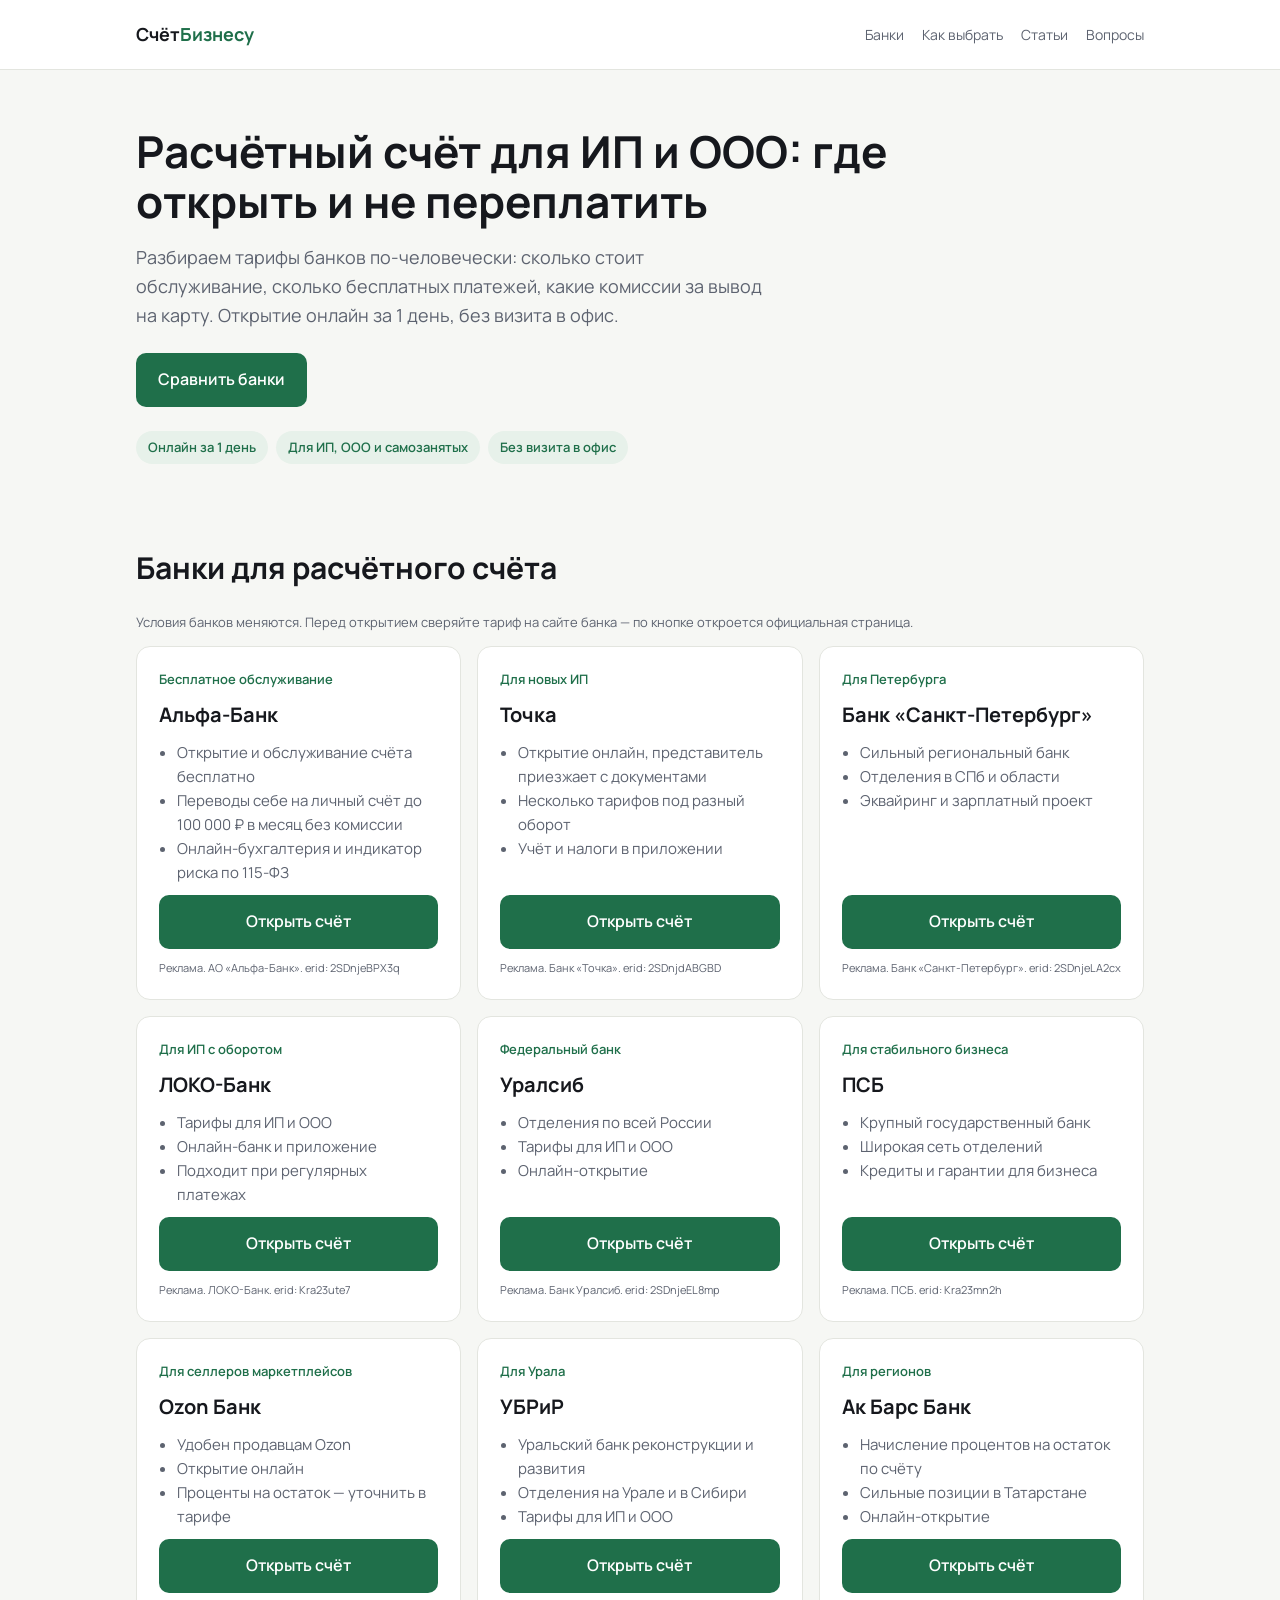
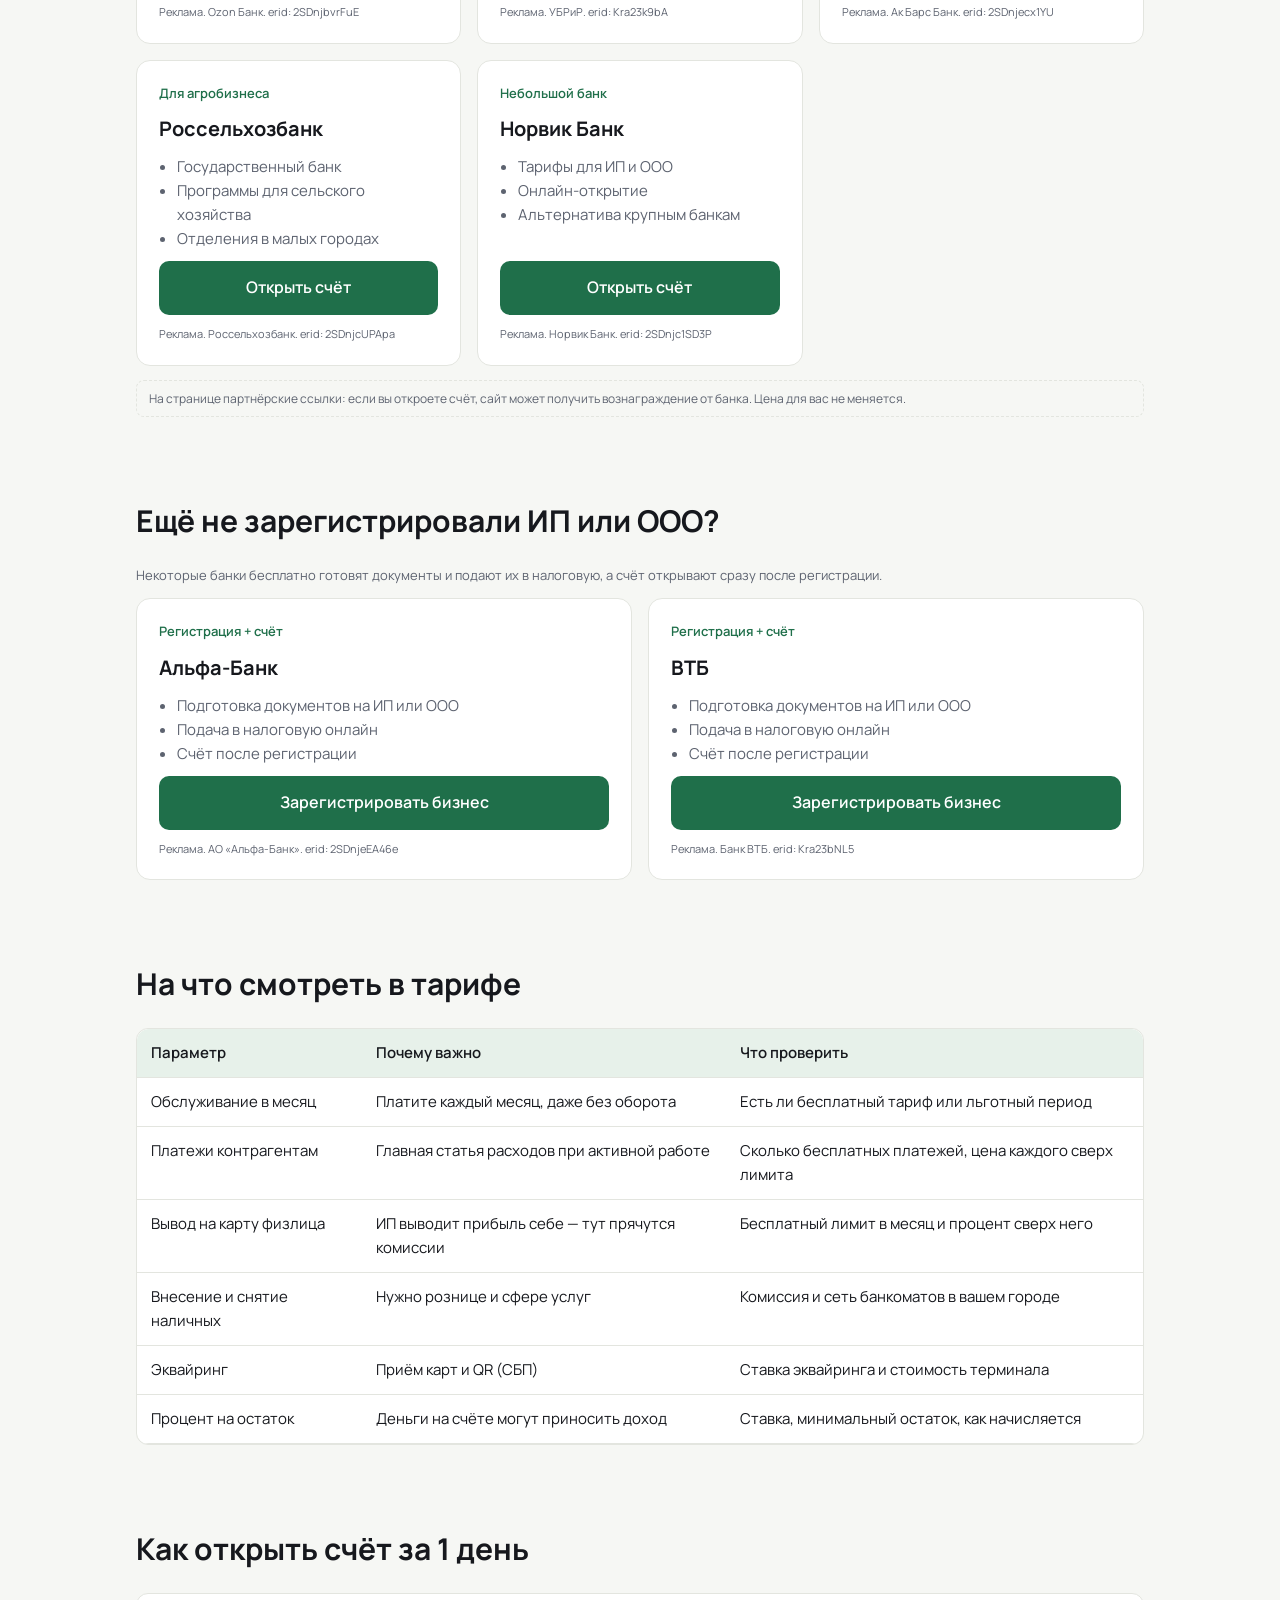
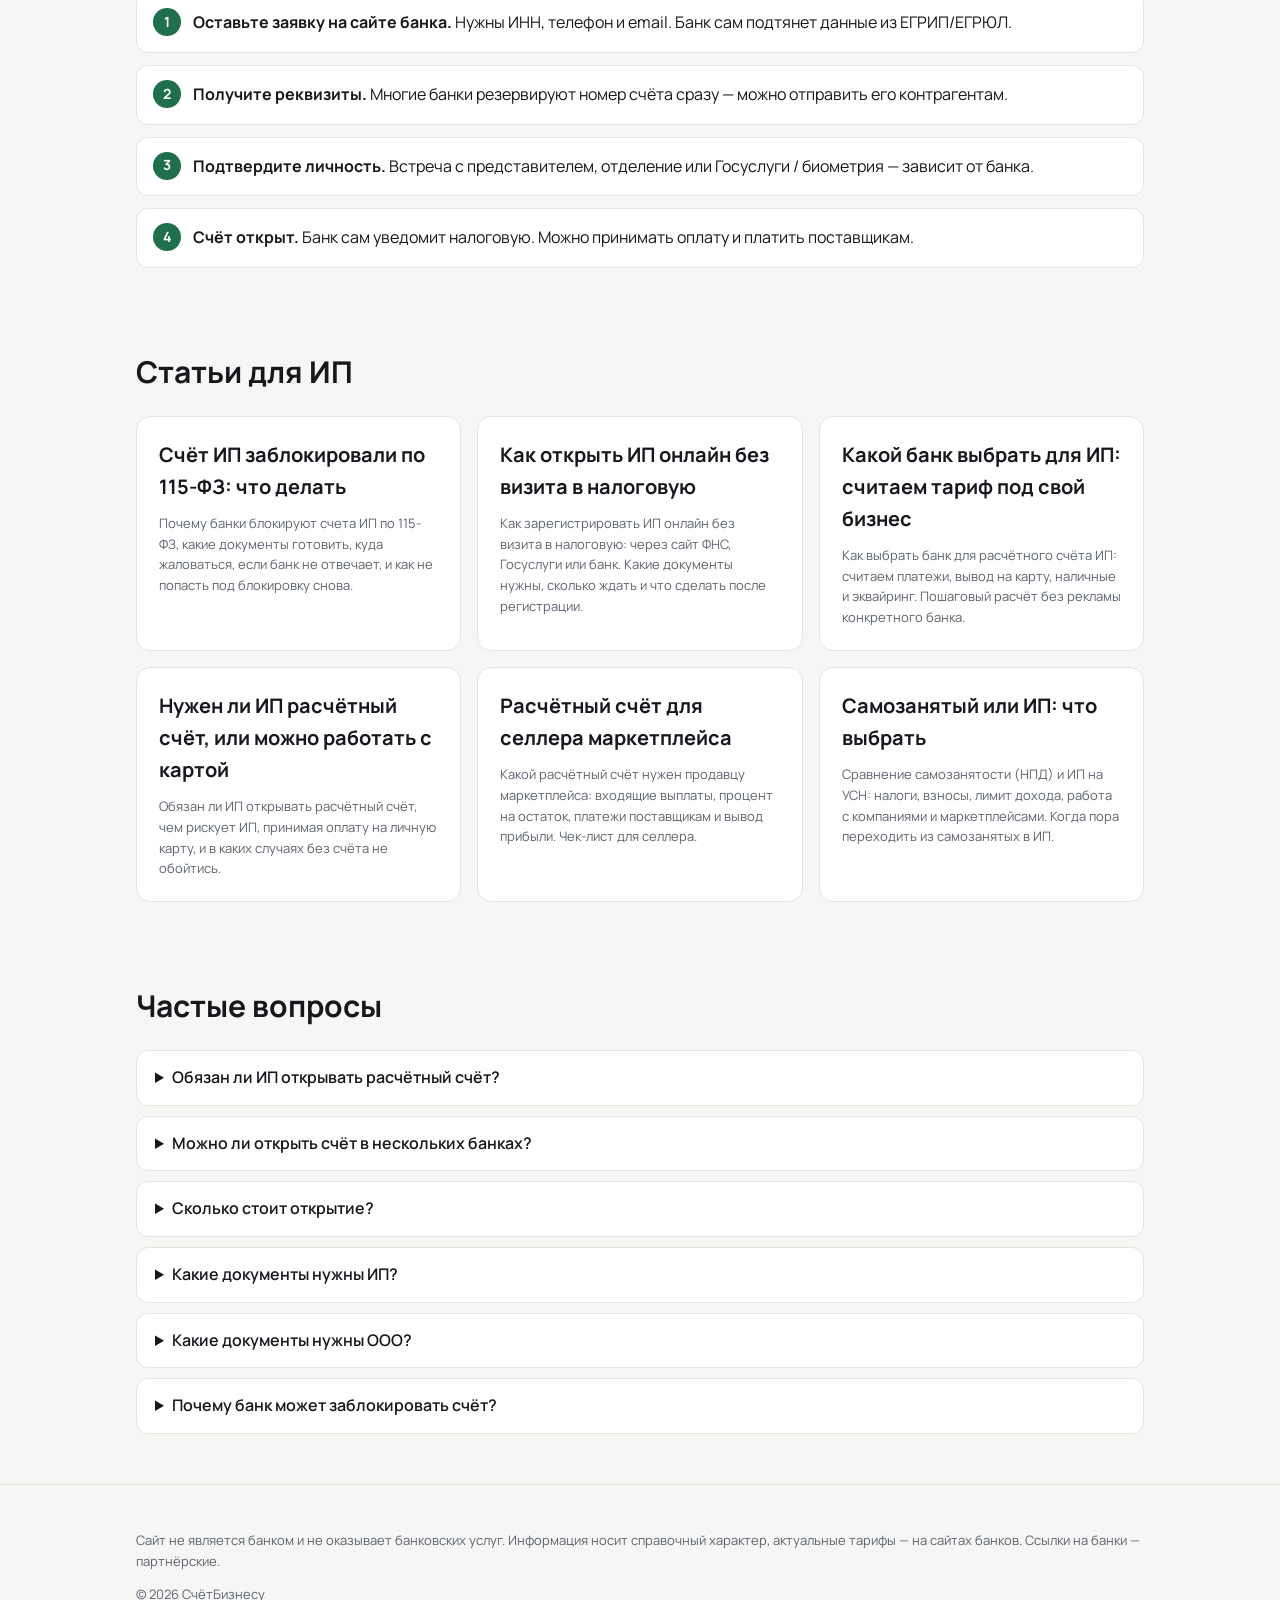
==== index.html @ 22bab8ab "Сайт СчётБизнесу: витрина РКО и 6 статей Co-Authored-By: Claude Opus 5.5 <noreply@anthropic.com>" ====
<!doctype html>
<html lang="ru">
<head>
<meta charset="utf-8">
<meta name="viewport" content="width=device-width, initial-scale=1">
<title>Расчётный счёт для ИП и ООО — как выбрать банк в 2026</title>
<meta name="description" content="Где открыть расчётный счёт ИП или ООО: на что смотреть в тарифе, сколько стоит обслуживание, какие документы нужны. Сравнение банков и пошаговая инструкция.">
<link rel="preconnect" href="https://fonts.googleapis.com">
<link href="https://fonts.googleapis.com/css2?family=Manrope:wght@400;600;700&display=swap" rel="stylesheet">
<link rel="stylesheet" href="style.css">
<link rel="canonical" href="https://maxcartiworks-beep.github.io/schet-biznesu/">
<!-- HEAD_EXTRAS -->
<!-- /HEAD_EXTRAS -->
</head>
<body>
<header>
  <div class="wrap">
    <a class="logo" href="./">Счёт<span>Бизнесу</span></a>
    <nav><a href="#banks">Банки</a><a href="#choose">Как выбрать</a><a href="#articles">Статьи</a><a href="#faq">Вопросы</a></nav>
  </div>
</header>

<main>
<div class="hero">
  <div class="wrap">
    <h1>Расчётный счёт для ИП и ООО: где открыть и не переплатить</h1>
    <p>Разбираем тарифы банков по-человечески: сколько стоит обслуживание, сколько бесплатных платежей, какие комиссии за вывод на карту. Открытие онлайн за 1 день, без визита в офис.</p>
    <a class="btn" href="#banks">Сравнить банки</a>
    <div class="badges">
      <span class="badge">Онлайн за 1 день</span>
      <span class="badge">Для ИП, ООО и самозанятых</span>
      <span class="badge">Без визита в офис</span>
    </div>
  </div>
</div>

<section id="banks">
  <div class="wrap">
    <h2>Банки для расчётного счёта</h2>
    <p class="note">Условия банков меняются. Перед открытием сверяйте тариф на сайте банка — по кнопке откроется официальная страница.</p>
    <div class="grid">
      <!-- Ссылки Pampadu, оффер ID в комментарии. erid входит в ссылку и продублирован в карточке. -->
      <article class="card"><!-- Pampadu 1030 -->
        <span class="for">Бесплатное обслуживание</span>
        <h3>Альфа-Банк</h3>
        <ul><li>Открытие и обслуживание счёта бесплатно</li><li>Переводы себе на личный счёт до 100 000 ₽ в месяц без комиссии</li><li>Онлайн-бухгалтерия и индикатор риска по 115-ФЗ</li></ul>
        <a class="btn" href="https://trk.ppdu.ru/click/5hZCVV2d?erid=2SDnjeBPX3q" rel="sponsored nofollow noopener" target="_blank">Открыть счёт</a>
        <span class="erid">Реклама. АО «Альфа-Банк». erid: 2SDnjeBPX3q</span>
      </article>
      <article class="card"><!-- Pampadu 1102 -->
        <span class="for">Для новых ИП</span>
        <h3>Точка</h3>
        <ul><li>Открытие онлайн, представитель приезжает с документами</li><li>Несколько тарифов под разный оборот</li><li>Учёт и налоги в приложении</li></ul>
        <a class="btn" href="https://trk.ppdu.ru/click/hiY0VSw6?erid=2SDnjdABGBD" rel="sponsored nofollow noopener" target="_blank">Открыть счёт</a>
        <span class="erid">Реклама. Банк «Точка». erid: 2SDnjdABGBD</span>
      </article>
      <article class="card"><!-- Pampadu 1316 -->
        <span class="for">Для Петербурга</span>
        <h3>Банк «Санкт-Петербург»</h3>
        <ul><li>Сильный региональный банк</li><li>Отделения в СПб и области</li><li>Эквайринг и зарплатный проект</li></ul>
        <a class="btn" href="https://trk.ppdu.ru/click/TOWwgTv3?erid=2SDnjeLA2cx" rel="sponsored nofollow noopener" target="_blank">Открыть счёт</a>
        <span class="erid">Реклама. Банк «Санкт-Петербург». erid: 2SDnjeLA2cx</span>
      </article>
      <article class="card"><!-- Pampadu 1835 -->
        <span class="for">Для ИП с оборотом</span>
        <h3>ЛОКО-Банк</h3>
        <ul><li>Тарифы для ИП и ООО</li><li>Онлайн-банк и приложение</li><li>Подходит при регулярных платежах</li></ul>
        <a class="btn" href="https://trk.ppdu.ru/click/svef0YvW?erid=Kra23ute7" rel="sponsored nofollow noopener" target="_blank">Открыть счёт</a>
        <span class="erid">Реклама. ЛОКО-Банк. erid: Kra23ute7</span>
      </article>
      <article class="card"><!-- Pampadu 1377 -->
        <span class="for">Федеральный банк</span>
        <h3>Уралсиб</h3>
        <ul><li>Отделения по всей России</li><li>Тарифы для ИП и ООО</li><li>Онлайн-открытие</li></ul>
        <a class="btn" href="https://trk.ppdu.ru/click/Xe9GwWKN?erid=2SDnjeEL8mp" rel="sponsored nofollow noopener" target="_blank">Открыть счёт</a>
        <span class="erid">Реклама. Банк Уралсиб. erid: 2SDnjeEL8mp</span>
      </article>
      <article class="card"><!-- Pampadu 1860 -->
        <span class="for">Для стабильного бизнеса</span>
        <h3>ПСБ</h3>
        <ul><li>Крупный государственный банк</li><li>Широкая сеть отделений</li><li>Кредиты и гарантии для бизнеса</li></ul>
        <a class="btn" href="https://trk.ppdu.ru/click/oGl7Dkkp?erid=Kra23mn2h" rel="sponsored nofollow noopener" target="_blank">Открыть счёт</a>
        <span class="erid">Реклама. ПСБ. erid: Kra23mn2h</span>
      </article>
      <article class="card"><!-- Pampadu 1865 -->
        <span class="for">Для селлеров маркетплейсов</span>
        <h3>Ozon Банк</h3>
        <ul><li>Удобен продавцам Ozon</li><li>Открытие онлайн</li><li>Проценты на остаток — уточнить в тарифе</li></ul>
        <a class="btn" href="https://trk.ppdu.ru/click/Ybu3T4rY?erid=2SDnjbvrFuE" rel="sponsored nofollow noopener" target="_blank">Открыть счёт</a>
        <span class="erid">Реклама. Ozon Банк. erid: 2SDnjbvrFuE</span>
      </article>
      <article class="card"><!-- Pampadu 2152 -->
        <span class="for">Для Урала</span>
        <h3>УБРиР</h3>
        <ul><li>Уральский банк реконструкции и развития</li><li>Отделения на Урале и в Сибири</li><li>Тарифы для ИП и ООО</li></ul>
        <a class="btn" href="https://trk.ppdu.ru/click/d7CEZ41J?erid=Kra23k9bA" rel="sponsored nofollow noopener" target="_blank">Открыть счёт</a>
        <span class="erid">Реклама. УБРиР. erid: Kra23k9bA</span>
      </article>
      <article class="card"><!-- Pampadu 1194 -->
        <span class="for">Для регионов</span>
        <h3>Ак Барс Банк</h3>
        <ul><li>Начисление процентов на остаток по счёту</li><li>Сильные позиции в Татарстане</li><li>Онлайн-открытие</li></ul>
        <a class="btn" href="https://trk.ppdu.ru/click/1WWSaxMt?erid=2SDnjecx1YU" rel="sponsored nofollow noopener" target="_blank">Открыть счёт</a>
        <span class="erid">Реклама. Ак Барс Банк. erid: 2SDnjecx1YU</span>
      </article>
      <article class="card"><!-- Pampadu 2809 -->
        <span class="for">Для агробизнеса</span>
        <h3>Россельхозбанк</h3>
        <ul><li>Государственный банк</li><li>Программы для сельского хозяйства</li><li>Отделения в малых городах</li></ul>
        <a class="btn" href="https://trk.ppdu.ru/click/qI5FLBXG?erid=2SDnjcUPApa" rel="sponsored nofollow noopener" target="_blank">Открыть счёт</a>
        <span class="erid">Реклама. Россельхозбанк. erid: 2SDnjcUPApa</span>
      </article>
      <article class="card"><!-- Pampadu 1761 -->
        <span class="for">Небольшой банк</span>
        <h3>Норвик Банк</h3>
        <ul><li>Тарифы для ИП и ООО</li><li>Онлайн-открытие</li><li>Альтернатива крупным банкам</li></ul>
        <a class="btn" href="https://trk.ppdu.ru/click/eMfZLUgK?erid=2SDnjc1SD3P" rel="sponsored nofollow noopener" target="_blank">Открыть счёт</a>
        <span class="erid">Реклама. Норвик Банк. erid: 2SDnjc1SD3P</span>
      </article>
    </div>
    <div class="ad">На странице партнёрские ссылки: если вы откроете счёт, сайт может получить вознаграждение от банка. Цена для вас не меняется.</div>
  </div>
</section>

<section id="register">
  <div class="wrap">
    <h2>Ещё не зарегистрировали ИП или ООО?</h2>
    <p class="note">Некоторые банки бесплатно готовят документы и подают их в налоговую, а счёт открывают сразу после регистрации.</p>
    <div class="grid">
      <article class="card"><!-- Pampadu 2274 -->
        <span class="for">Регистрация + счёт</span>
        <h3>Альфа-Банк</h3>
        <ul><li>Подготовка документов на ИП или ООО</li><li>Подача в налоговую онлайн</li><li>Счёт после регистрации</li></ul>
        <a class="btn" href="https://trk.ppdu.ru/click/o43L3bqB?erid=2SDnjeEA46e" rel="sponsored nofollow noopener" target="_blank">Зарегистрировать бизнес</a>
        <span class="erid">Реклама. АО «Альфа-Банк». erid: 2SDnjeEA46e</span>
      </article>
      <article class="card"><!-- Pampadu 2217 -->
        <span class="for">Регистрация + счёт</span>
        <h3>ВТБ</h3>
        <ul><li>Подготовка документов на ИП или ООО</li><li>Подача в налоговую онлайн</li><li>Счёт после регистрации</li></ul>
        <a class="btn" href="https://trk.ppdu.ru/click/H8490PQv?erid=Kra23bNL5" rel="sponsored nofollow noopener" target="_blank">Зарегистрировать бизнес</a>
        <span class="erid">Реклама. Банк ВТБ. erid: Kra23bNL5</span>
      </article>
    </div>
  </div>
</section>

<section id="choose">
  <div class="wrap">
    <h2>На что смотреть в тарифе</h2>
    <div class="tablewrap">
      <table>
        <thead><tr><th>Параметр</th><th>Почему важно</th><th>Что проверить</th></tr></thead>
        <tbody>
          <tr><td>Обслуживание в месяц</td><td>Платите каждый месяц, даже без оборота</td><td>Есть ли бесплатный тариф или льготный период</td></tr>
          <tr><td>Платежи контрагентам</td><td>Главная статья расходов при активной работе</td><td>Сколько бесплатных платежей, цена каждого сверх лимита</td></tr>
          <tr><td>Вывод на карту физлица</td><td>ИП выводит прибыль себе — тут прячутся комиссии</td><td>Бесплатный лимит в месяц и процент сверх него</td></tr>
          <tr><td>Внесение и снятие наличных</td><td>Нужно рознице и сфере услуг</td><td>Комиссия и сеть банкоматов в вашем городе</td></tr>
          <tr><td>Эквайринг</td><td>Приём карт и QR (СБП)</td><td>Ставка эквайринга и стоимость терминала</td></tr>
          <tr><td>Процент на остаток</td><td>Деньги на счёте могут приносить доход</td><td>Ставка, минимальный остаток, как начисляется</td></tr>
        </tbody>
      </table>
    </div>
  </div>
</section>

<section id="steps">
  <div class="wrap">
    <h2>Как открыть счёт за 1 день</h2>
    <div class="steps">
      <div class="step"><b>Оставьте заявку на сайте банка.</b> Нужны ИНН, телефон и email. Банк сам подтянет данные из ЕГРИП/ЕГРЮЛ.</div>
      <div class="step"><b>Получите реквизиты.</b> Многие банки резервируют номер счёта сразу — можно отправить его контрагентам.</div>
      <div class="step"><b>Подтвердите личность.</b> Встреча с представителем, отделение или Госуслуги / биометрия — зависит от банка.</div>
      <div class="step"><b>Счёт открыт.</b> Банк сам уведомит налоговую. Можно принимать оплату и платить поставщикам.</div>
    </div>
  </div>
</section>

<section id="articles">
  <div class="wrap">
    <h2>Статьи для ИП</h2>
    <div class="grid">
<!-- ARTICLES -->
      <a class="card link" href="articles/blokirovka-scheta-ip-115-fz.html"><h3>Счёт ИП заблокировали по 115-ФЗ: что делать</h3><p class="note">Почему банки блокируют счета ИП по 115-ФЗ, какие документы готовить, куда жаловаться, если банк не отвечает, и как не попасть под блокировку снова.</p></a>
      <a class="card link" href="articles/kak-otkryt-ip-onlajn.html"><h3>Как открыть ИП онлайн без визита в налоговую</h3><p class="note">Как зарегистрировать ИП онлайн без визита в налоговую: через сайт ФНС, Госуслуги или банк. Какие документы нужны, сколько ждать и что сделать после регистрации.</p></a>
      <a class="card link" href="articles/kak-vybrat-bank-dlya-ip.html"><h3>Какой банк выбрать для ИП: считаем тариф под свой бизнес</h3><p class="note">Как выбрать банк для расчётного счёта ИП: считаем платежи, вывод на карту, наличные и эквайринг. Пошаговый расчёт без рекламы конкретного банка.</p></a>
      <a class="card link" href="articles/nuzhen-li-ip-raschetnyj-schet.html"><h3>Нужен ли ИП расчётный счёт, или можно работать с картой</h3><p class="note">Обязан ли ИП открывать расчётный счёт, чем рискует ИП, принимая оплату на личную карту, и в каких случаях без счёта не обойтись.</p></a>
      <a class="card link" href="articles/raschetnyj-schet-dlya-sellera.html"><h3>Расчётный счёт для селлера маркетплейса</h3><p class="note">Какой расчётный счёт нужен продавцу маркетплейса: входящие выплаты, процент на остаток, платежи поставщикам и вывод прибыли. Чек-лист для селлера.</p></a>
      <a class="card link" href="articles/samozanyatyj-ili-ip.html"><h3>Самозанятый или ИП: что выбрать</h3><p class="note">Сравнение самозанятости (НПД) и ИП на УСН: налоги, взносы, лимит дохода, работа с компаниями и маркетплейсами. Когда пора переходить из самозанятых в ИП.</p></a>
      <!-- /ARTICLES -->
    </div>
  </div>
</section>

<section id="faq">
  <div class="wrap">
    <h2>Частые вопросы</h2>
    <details><summary>Обязан ли ИП открывать расчётный счёт?</summary><p>По закону нет — ИП может работать с личной картой, но банк вправе ограничить операции, похожие на предпринимательские. Для безнала с компаниями, эквайринга и маркетплейсов расчётный счёт практически обязателен.</p></details>
    <details><summary>Можно ли открыть счёт в нескольких банках?</summary><p>Да, ограничений нет. Многие держат второй счёт как резервный на случай блокировки по 115-ФЗ.</p></details>
    <details><summary>Сколько стоит открытие?</summary><p>В большинстве банков открытие бесплатное, платите за обслуживание по выбранному тарифу.</p></details>
    <details><summary>Какие документы нужны ИП?</summary><p>Паспорт и ИНН. Остальное банк получает из реестров сам.</p></details>
    <details><summary>Какие документы нужны ООО?</summary><p>Паспорт руководителя, устав, решение о назначении директора. Точный список банк пришлёт после заявки.</p></details>
    <details><summary>Почему банк может заблокировать счёт?</summary><p>Чаще всего из-за 115-ФЗ: подозрительные операции, транзит денег, вывод больших сумм на карту без понятного экономического смысла. Держите документы по сделкам под рукой.</p></details>
  </div>
</section>
</main>

<footer>
  <div class="wrap">
    <p>Сайт не является банком и не оказывает банковских услуг. Информация носит справочный характер, актуальные тарифы — на сайтах банков. Ссылки на банки — партнёрские.</p>
    <p>© 2026 СчётБизнесу</p>
  </div>
</footer>
</body>
</html>
---- style.css ----
:root{
  --bg:#f6f7f4;--card:#ffffff;--ink:#16181d;--muted:#5d6370;--line:#e3e5df;
  --accent:#1f6f4a;--accent-ink:#ffffff;--soft:#e7f1ea;--warn:#8a5a00;
}
*{box-sizing:border-box}
body{margin:0;background:var(--bg);color:var(--ink);font:16px/1.6 Manrope,system-ui,sans-serif}
a{color:var(--accent)}
.wrap{max-width:1040px;margin:0 auto;padding:0 16px}
header{padding:20px 0;border-bottom:1px solid var(--line);background:var(--card)}
header .wrap{display:flex;justify-content:space-between;align-items:center;gap:12px}
.logo{font-weight:700;font-size:18px}
.logo span{color:var(--accent)}
nav a{color:var(--muted);text-decoration:none;margin-left:18px;font-size:14px}
.hero{padding:56px 0 40px}
.hero h1{font-size:clamp(28px,5vw,44px);line-height:1.15;margin:0 0 16px;font-weight:700;max-width:760px}
.hero p{color:var(--muted);font-size:18px;max-width:640px;margin:0 0 24px}
.btn{display:inline-block;background:var(--accent);color:var(--accent-ink);padding:14px 22px;border-radius:10px;text-decoration:none;font-weight:600}
.btn.ghost{background:transparent;color:var(--accent);border:1px solid var(--accent)}
.badges{display:flex;flex-wrap:wrap;gap:8px;margin-top:24px}
.badge{background:var(--soft);color:var(--accent);padding:6px 12px;border-radius:999px;font-size:13px;font-weight:600}
section{padding:40px 0}
h2{font-size:clamp(22px,3.5vw,30px);margin:0 0 20px}
.grid{display:grid;grid-template-columns:repeat(auto-fit,minmax(280px,1fr));gap:16px}
.card{background:var(--card);border:1px solid var(--line);border-radius:14px;padding:22px;display:flex;flex-direction:column;gap:10px}
.card h3{margin:0;font-size:20px}
.card ul{margin:0;padding-left:18px;color:var(--muted);font-size:15px}
.card .for{font-size:13px;color:var(--accent);font-weight:600}
.card .btn{margin-top:auto;text-align:center}
.note{font-size:13px;color:var(--muted)}
.erid{font-size:11px;color:var(--muted)}
.steps{counter-reset:s;display:grid;gap:12px}
.step{background:var(--card);border:1px solid var(--line);border-radius:12px;padding:16px 18px 16px 56px;position:relative}
.step::before{counter-increment:s;content:counter(s);position:absolute;left:16px;top:14px;width:28px;height:28px;border-radius:50%;background:var(--accent);color:#fff;display:grid;place-items:center;font-weight:700;font-size:14px}
table{width:100%;border-collapse:collapse;background:var(--card);border-radius:12px;overflow:hidden;font-size:15px}
th,td{text-align:left;padding:12px 14px;border-bottom:1px solid var(--line);vertical-align:top}
th{background:var(--soft);font-weight:600}
.tablewrap{overflow-x:auto;border:1px solid var(--line);border-radius:12px}
details{background:var(--card);border:1px solid var(--line);border-radius:12px;padding:14px 18px;margin-bottom:10px}
summary{cursor:pointer;font-weight:600}
details p{color:var(--muted);margin:10px 0 0}
footer{padding:32px 0 48px;border-top:1px solid var(--line);color:var(--muted);font-size:13px}
.ad{font-size:12px;color:var(--muted);border:1px dashed var(--line);border-radius:8px;padding:8px 12px;margin-top:14px}
@media (max-width:640px){nav{display:none}.hero{padding:36px 0 24px}}
a.logo{text-decoration:none;color:var(--ink)}
.card.link{text-decoration:none;color:var(--ink)}
.card.link:hover{border-color:var(--accent)}
.card.link p{margin:0}
.article{max-width:760px;padding-top:24px;padding-bottom:40px}
.article h1{font-size:clamp(26px,4.5vw,38px);line-height:1.2;margin:8px 0 20px}
.article h2{font-size:clamp(20px,3vw,24px);margin:32px 0 12px}
.article li{margin-bottom:6px}
.crumbs{font-size:13px;color:var(--muted);margin:0}
.cta{background:var(--soft);border-radius:14px;padding:22px;margin:36px 0 20px}
.cta h2{margin:0 0 8px}
.cta p{margin:0 0 16px;color:var(--muted)}
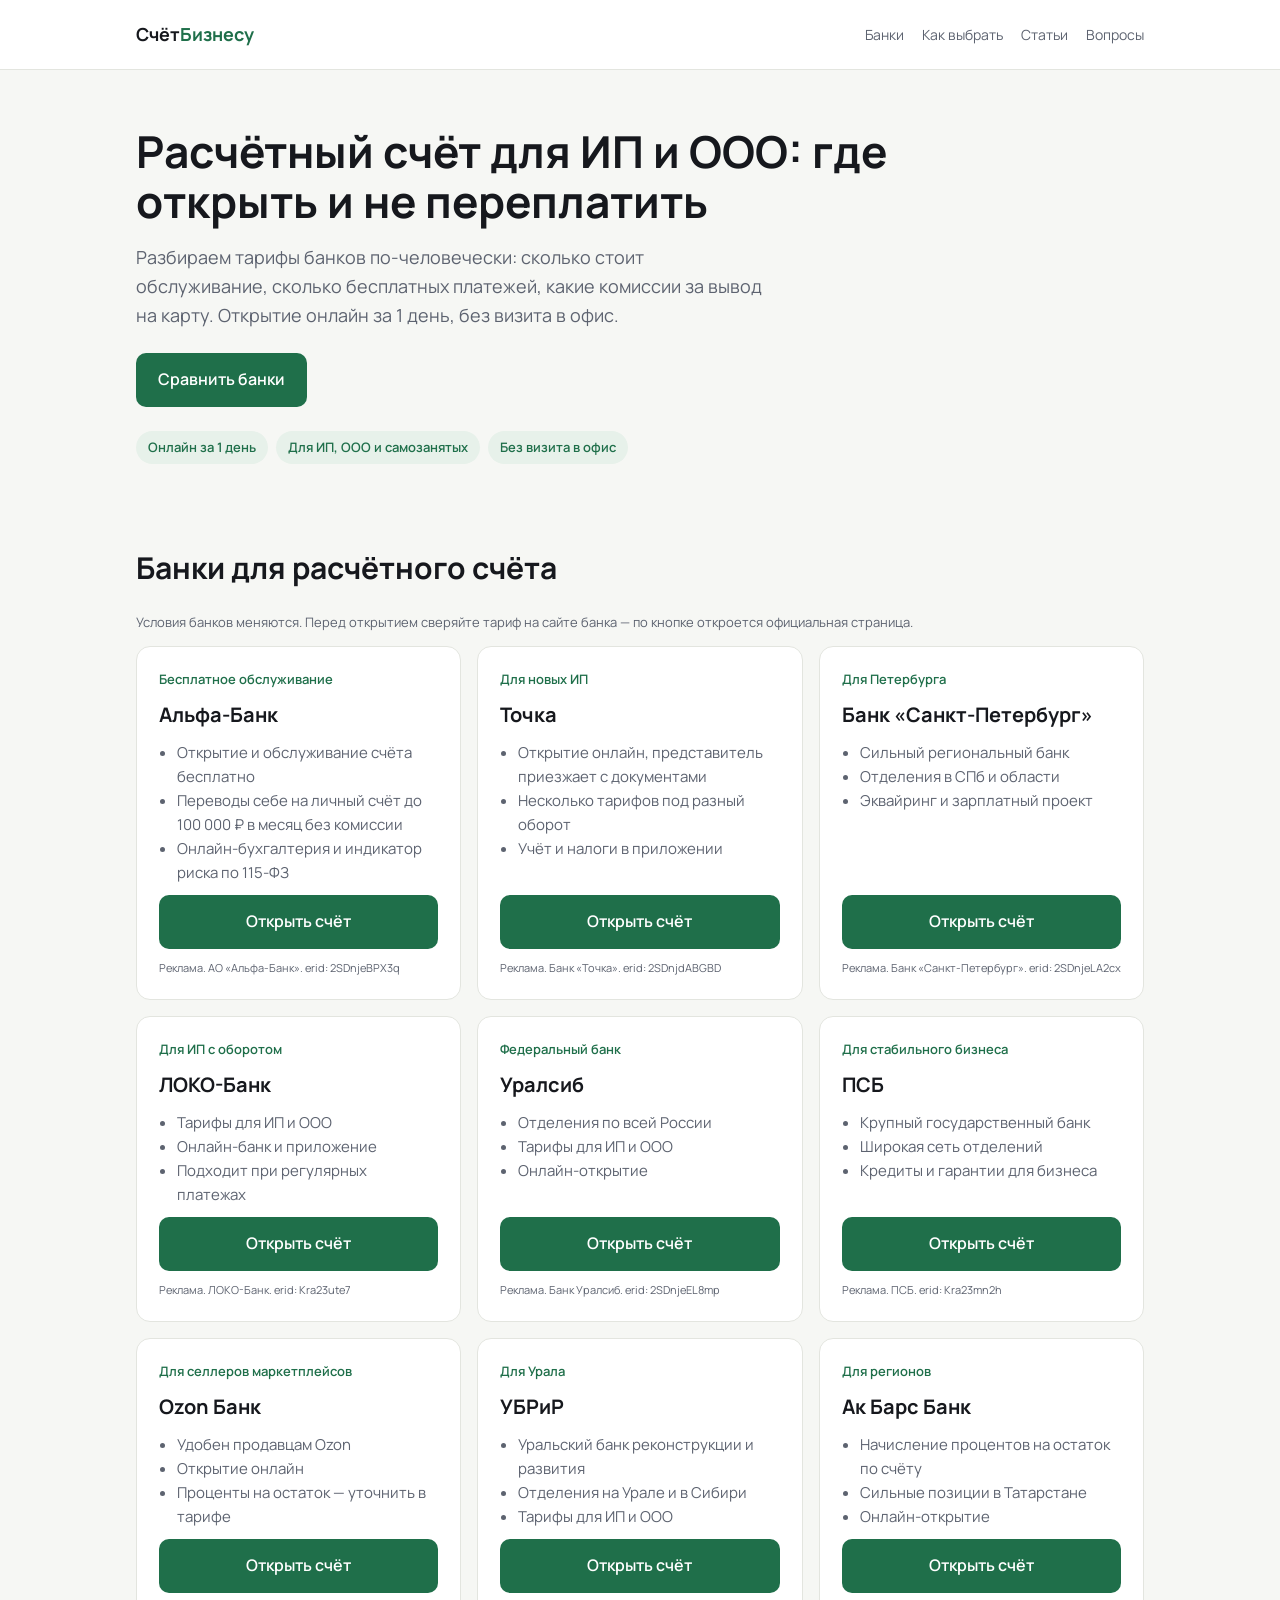
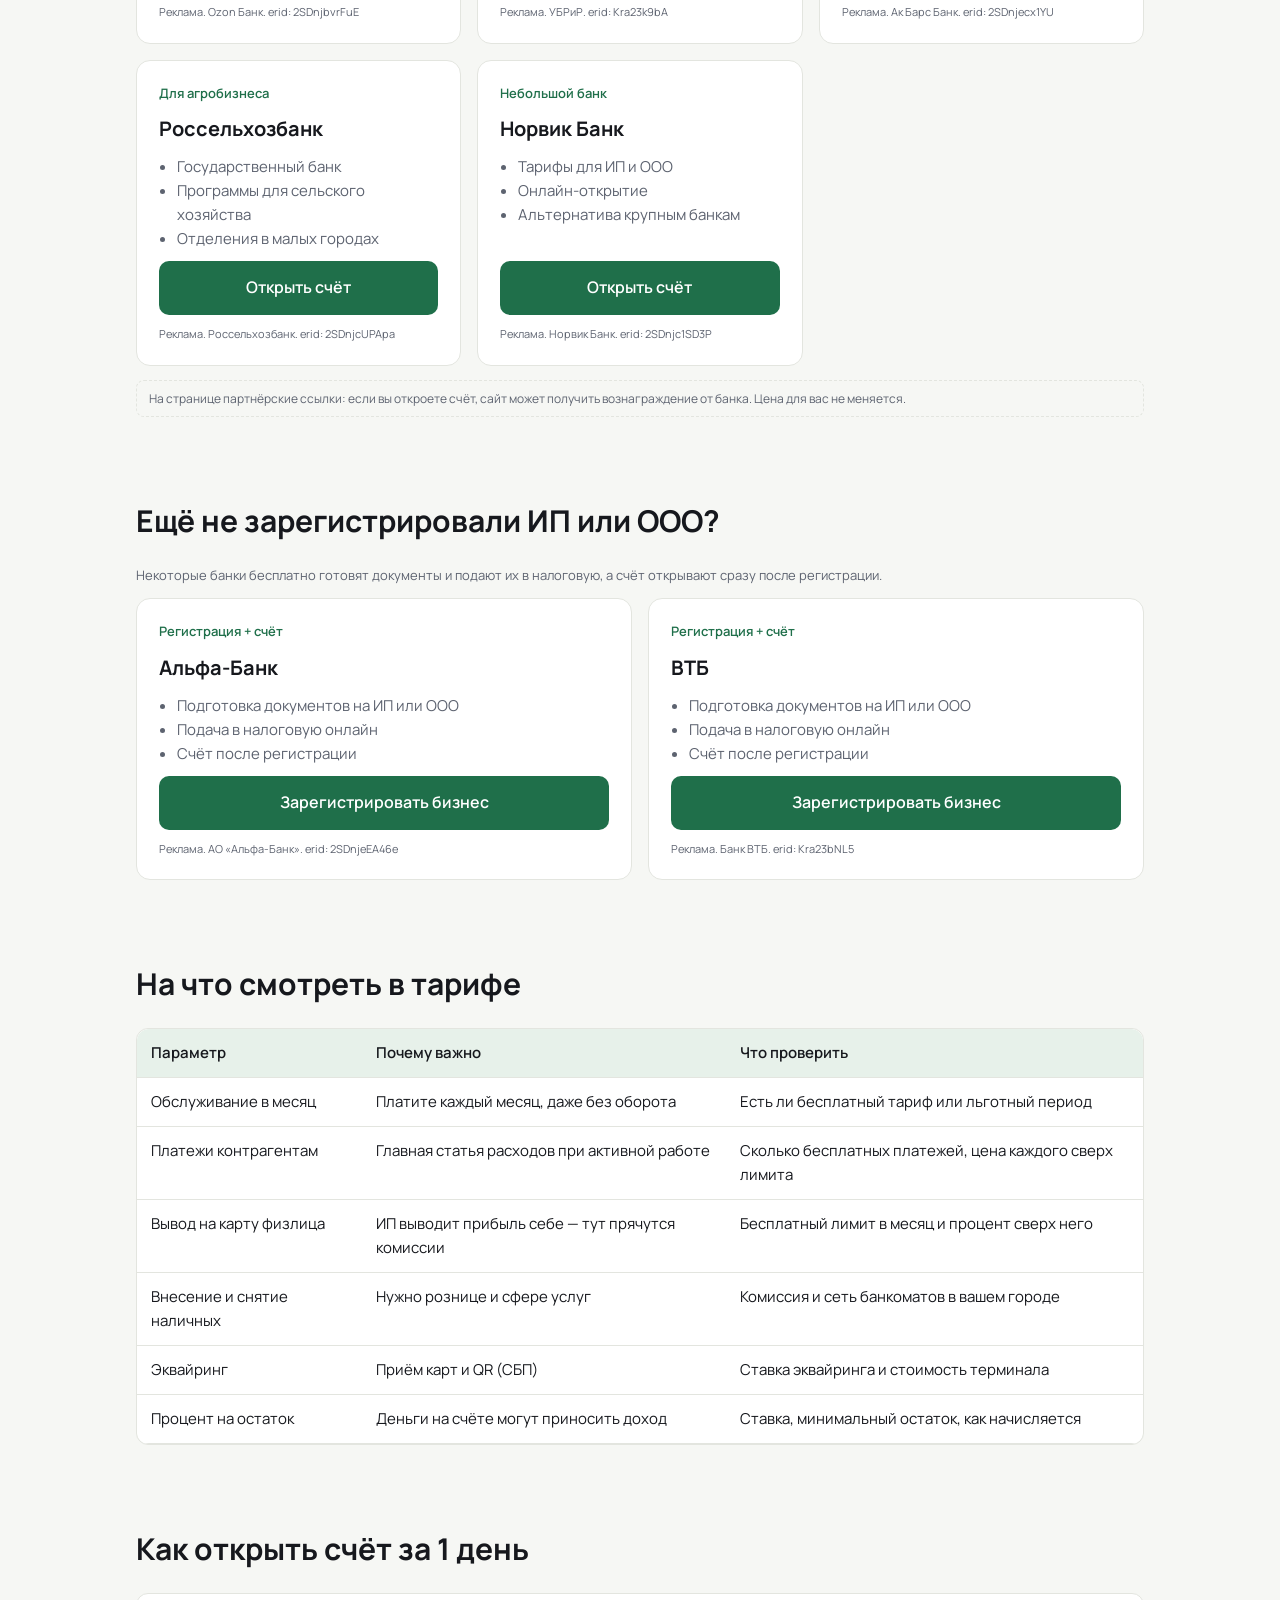
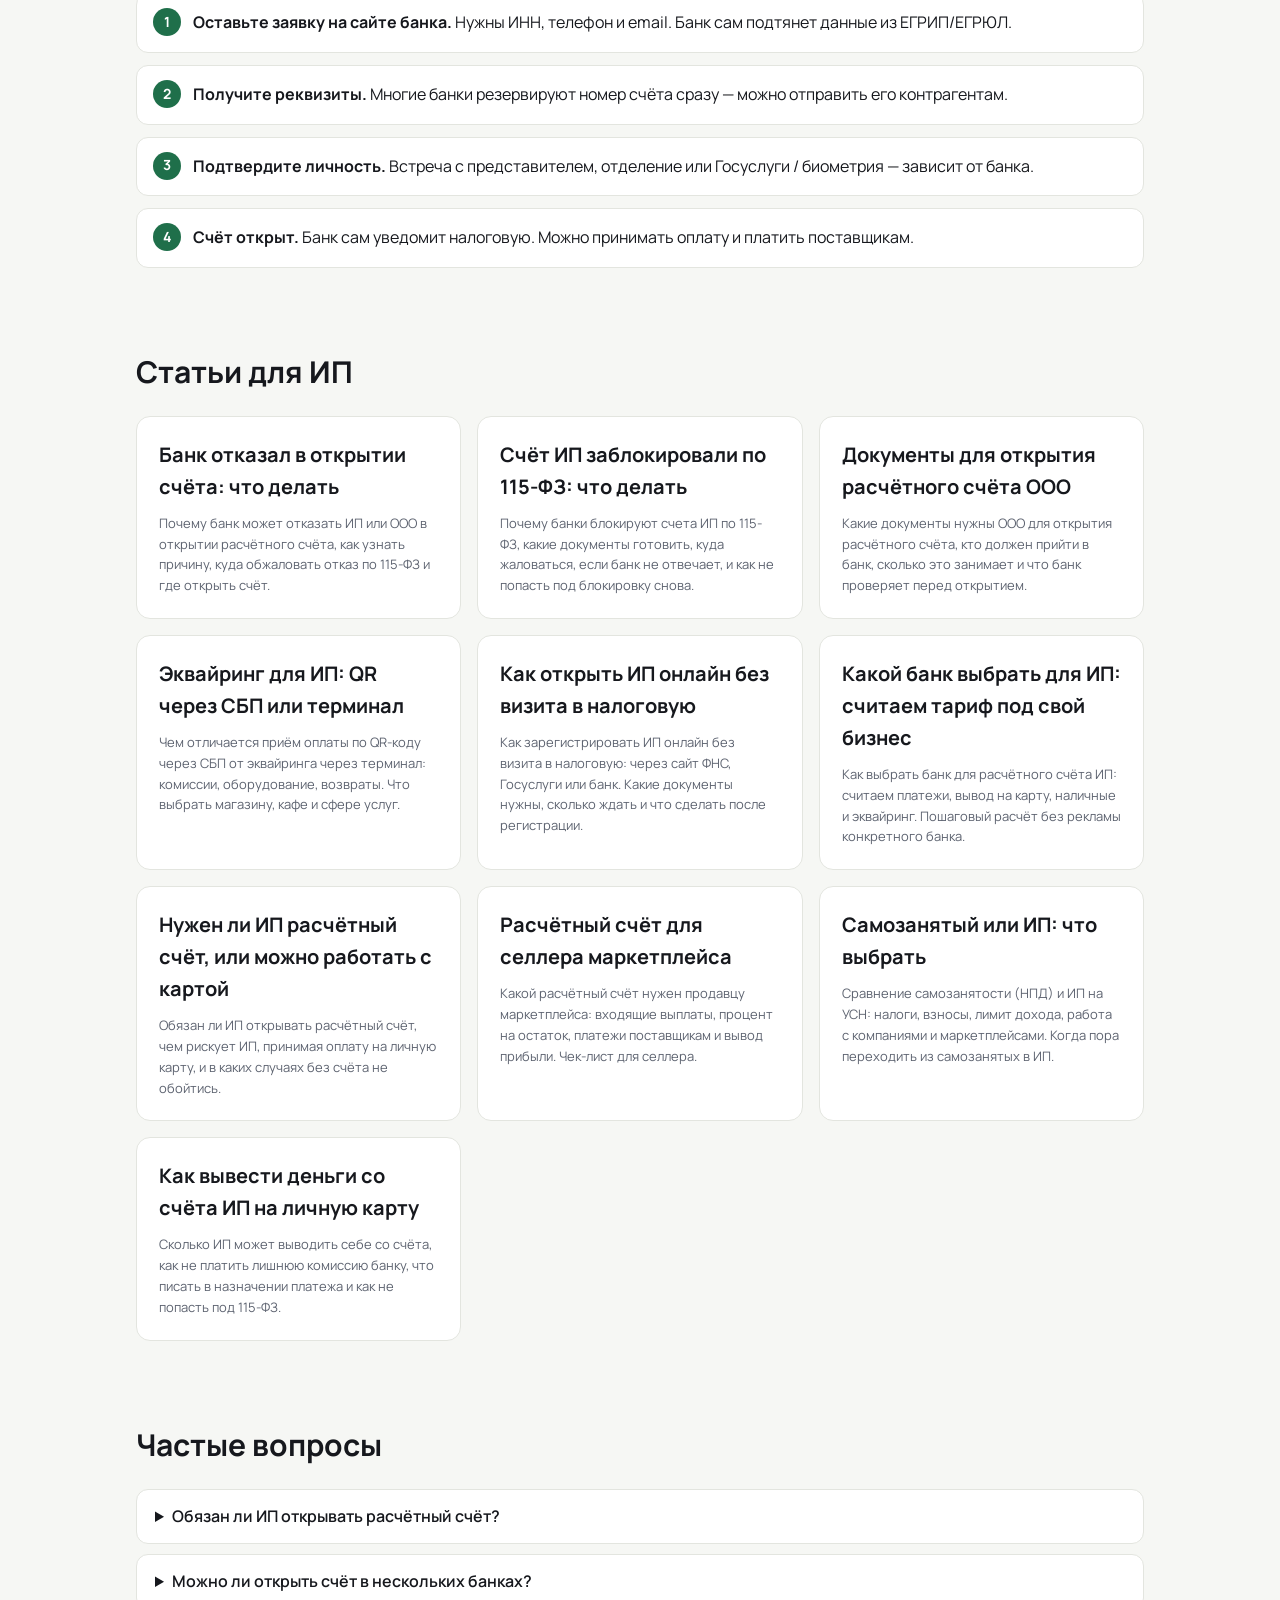
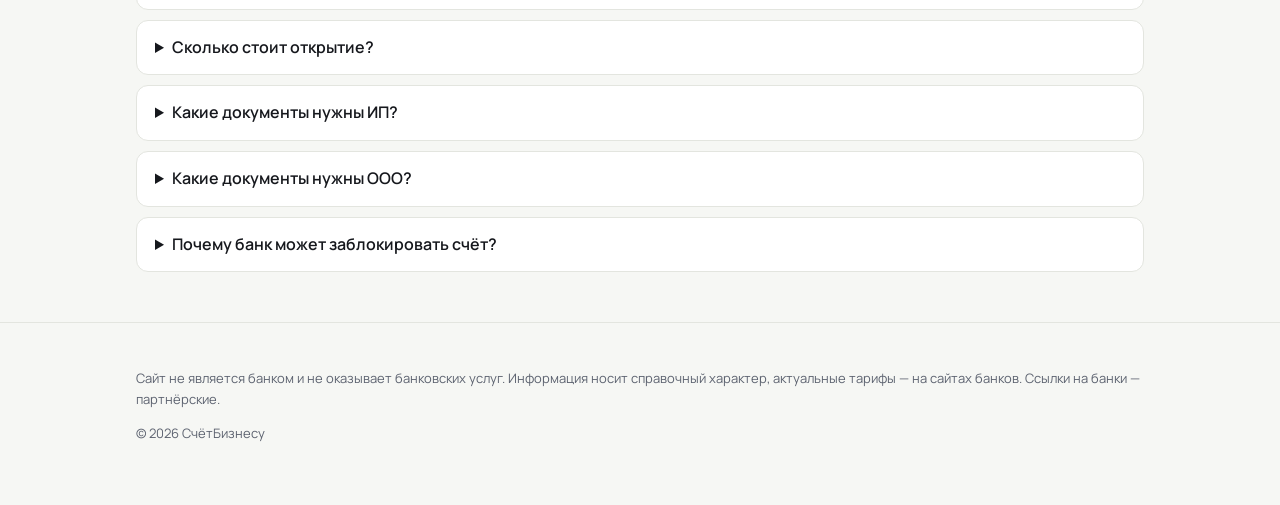
==== commit 7280c933: "4 новые статьи: вывод денег, документы ООО, эквайринг, отказ банка Co-Authored-By: Claude Opus 5.5 <" ====
--- a/index.html
+++ b/index.html
@@ -181,12 +181,16 @@
     <h2>Статьи для ИП</h2>
     <div class="grid">
 <!-- ARTICLES -->
+      <a class="card link" href="articles/bank-otkazal-v-otkrytii-scheta.html"><h3>Банк отказал в открытии счёта: что делать</h3><p class="note">Почему банк может отказать ИП или ООО в открытии расчётного счёта, как узнать причину, куда обжаловать отказ по 115-ФЗ и где открыть счёт.</p></a>
       <a class="card link" href="articles/blokirovka-scheta-ip-115-fz.html"><h3>Счёт ИП заблокировали по 115-ФЗ: что делать</h3><p class="note">Почему банки блокируют счета ИП по 115-ФЗ, какие документы готовить, куда жаловаться, если банк не отвечает, и как не попасть под блокировку снова.</p></a>
+      <a class="card link" href="articles/dokumenty-dlya-scheta-ooo.html"><h3>Документы для открытия расчётного счёта ООО</h3><p class="note">Какие документы нужны ООО для открытия расчётного счёта, кто должен прийти в банк, сколько это занимает и что банк проверяет перед открытием.</p></a>
+      <a class="card link" href="articles/ekvajring-dlya-ip-qr-ili-terminal.html"><h3>Эквайринг для ИП: QR через СБП или терминал</h3><p class="note">Чем отличается приём оплаты по QR-коду через СБП от эквайринга через терминал: комиссии, оборудование, возвраты. Что выбрать магазину, кафе и сфере услуг.</p></a>
       <a class="card link" href="articles/kak-otkryt-ip-onlajn.html"><h3>Как открыть ИП онлайн без визита в налоговую</h3><p class="note">Как зарегистрировать ИП онлайн без визита в налоговую: через сайт ФНС, Госуслуги или банк. Какие документы нужны, сколько ждать и что сделать после регистрации.</p></a>
       <a class="card link" href="articles/kak-vybrat-bank-dlya-ip.html"><h3>Какой банк выбрать для ИП: считаем тариф под свой бизнес</h3><p class="note">Как выбрать банк для расчётного счёта ИП: считаем платежи, вывод на карту, наличные и эквайринг. Пошаговый расчёт без рекламы конкретного банка.</p></a>
       <a class="card link" href="articles/nuzhen-li-ip-raschetnyj-schet.html"><h3>Нужен ли ИП расчётный счёт, или можно работать с картой</h3><p class="note">Обязан ли ИП открывать расчётный счёт, чем рискует ИП, принимая оплату на личную карту, и в каких случаях без счёта не обойтись.</p></a>
       <a class="card link" href="articles/raschetnyj-schet-dlya-sellera.html"><h3>Расчётный счёт для селлера маркетплейса</h3><p class="note">Какой расчётный счёт нужен продавцу маркетплейса: входящие выплаты, процент на остаток, платежи поставщикам и вывод прибыли. Чек-лист для селлера.</p></a>
       <a class="card link" href="articles/samozanyatyj-ili-ip.html"><h3>Самозанятый или ИП: что выбрать</h3><p class="note">Сравнение самозанятости (НПД) и ИП на УСН: налоги, взносы, лимит дохода, работа с компаниями и маркетплейсами. Когда пора переходить из самозанятых в ИП.</p></a>
+      <a class="card link" href="articles/vyvod-deneg-so-scheta-ip.html"><h3>Как вывести деньги со счёта ИП на личную карту</h3><p class="note">Сколько ИП может выводить себе со счёта, как не платить лишнюю комиссию банку, что писать в назначении платежа и как не попасть под 115-ФЗ.</p></a>
       <!-- /ARTICLES -->
     </div>
   </div>
